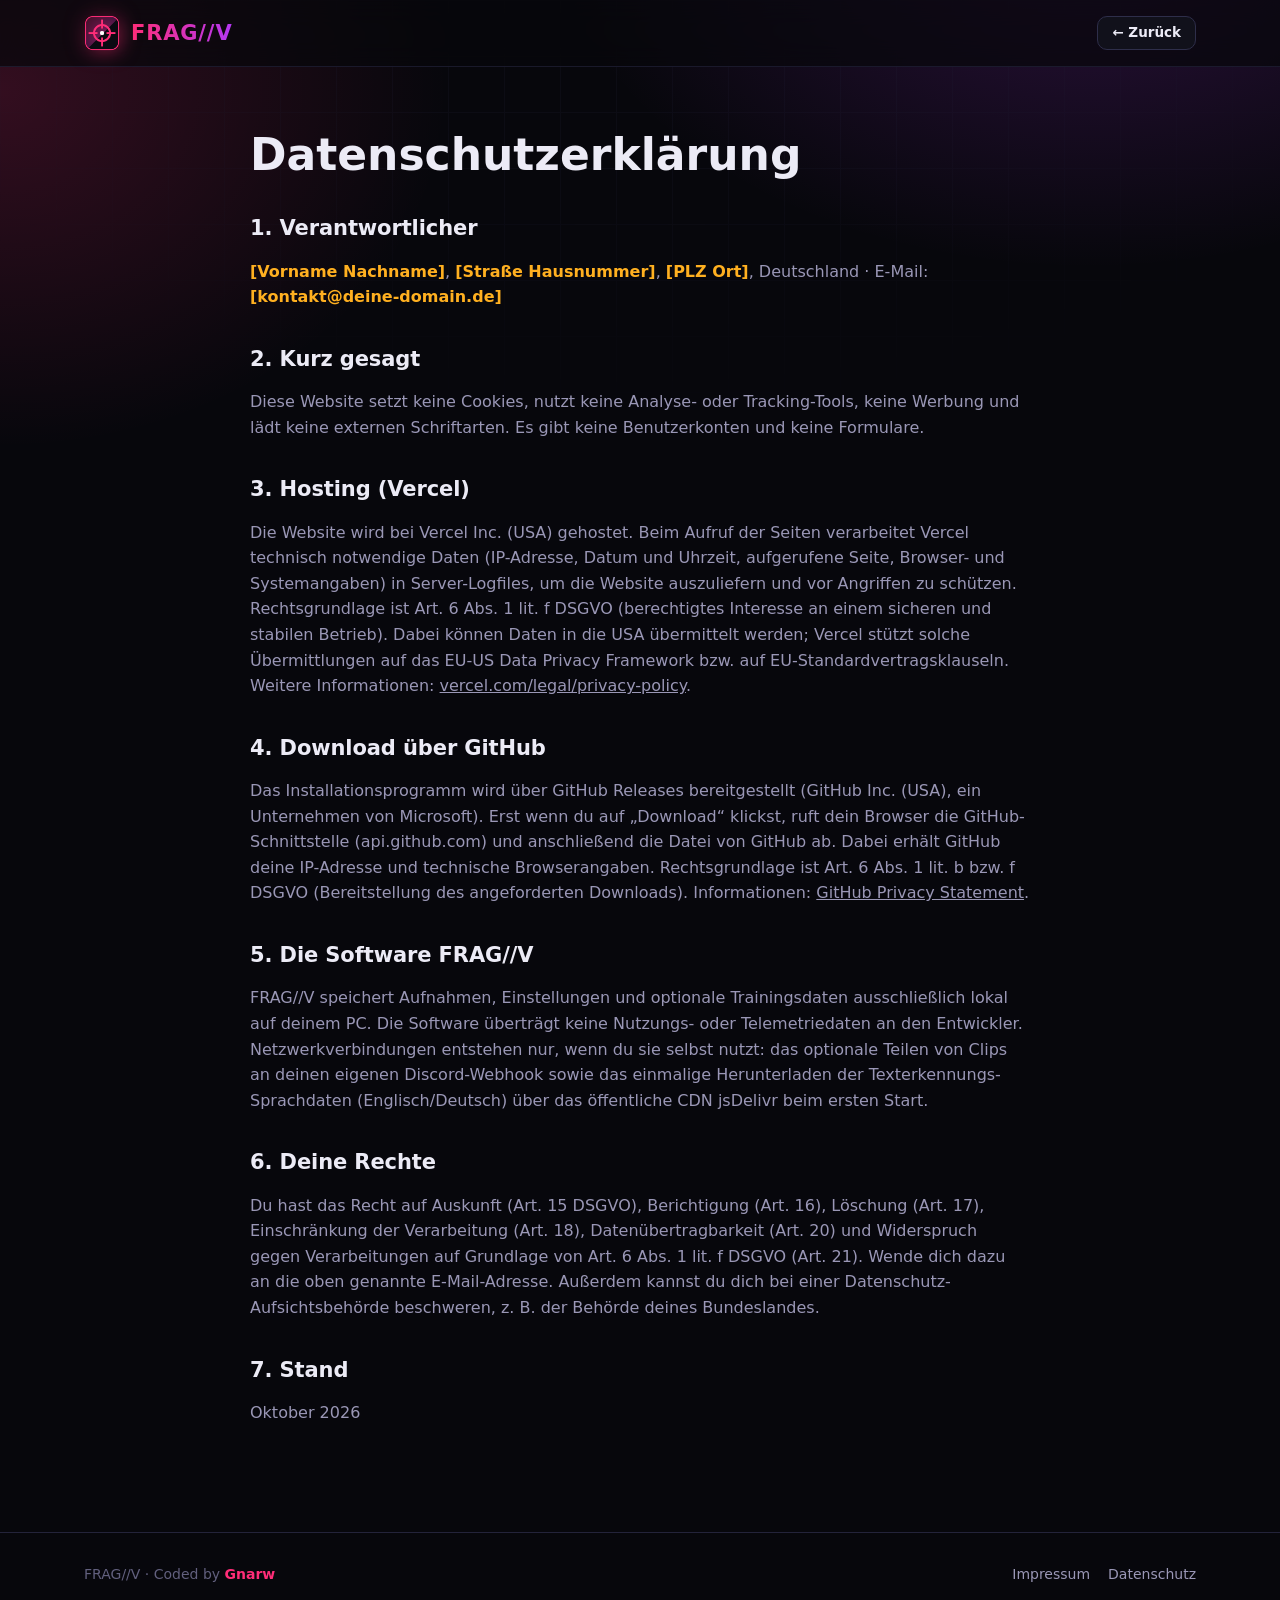
==== datenschutz.html @ bf420774 "Add files via upload" ====
<!doctype html>
<html lang="de">
<head>
<meta charset="utf-8">
<meta name="viewport" content="width=device-width,initial-scale=1">
<title>Datenschutz — FRAG//V</title>
<meta name="robots" content="noindex">
<link rel="icon" type="image/png" href="favicon.png">
<link rel="stylesheet" href="style.css">
</head>
<body>
<div class="bgfx"></div>
<header class="nav"><div class="wrap"><a class="logo" href="./"><img src="img/logo.png" alt="" width="36" height="36"><b>FRAG//V</b></a><span style="margin-left:auto"></span><a class="btn sm" href="./">← Zurück</a></div></header>
<main class="wrap"><article class="legal">
<h1>Datenschutzerklärung</h1>
<h2>1. Verantwortlicher</h2>
<p><span class="fill">[Vorname Nachname]</span>, <span class="fill">[Straße Hausnummer]</span>, <span class="fill">[PLZ Ort]</span>, Deutschland · E-Mail: <span class="fill">[kontakt@deine-domain.de]</span></p>

<h2>2. Kurz gesagt</h2>
<p>Diese Website setzt keine Cookies, nutzt keine Analyse- oder Tracking-Tools, keine Werbung und lädt keine externen Schriftarten. Es gibt keine Benutzerkonten und keine Formulare.</p>

<h2>3. Hosting (Vercel)</h2>
<p>Die Website wird bei Vercel Inc. (USA) gehostet. Beim Aufruf der Seiten verarbeitet Vercel technisch notwendige Daten (IP-Adresse, Datum und Uhrzeit, aufgerufene Seite, Browser- und Systemangaben) in Server-Logfiles, um die Website auszuliefern und vor Angriffen zu schützen. Rechtsgrundlage ist Art. 6 Abs. 1 lit. f DSGVO (berechtigtes Interesse an einem sicheren und stabilen Betrieb). Dabei können Daten in die USA übermittelt werden; Vercel stützt solche Übermittlungen auf das EU-US Data Privacy Framework bzw. auf EU-Standardvertragsklauseln. Weitere Informationen: <a href="https://vercel.com/legal/privacy-policy" rel="noopener">vercel.com/legal/privacy-policy</a>.</p>

<h2>4. Download über GitHub</h2>
<p>Das Installationsprogramm wird über GitHub Releases bereitgestellt (GitHub Inc. (USA), ein Unternehmen von Microsoft). Erst wenn du auf „Download“ klickst, ruft dein Browser die GitHub-Schnittstelle (api.github.com) und anschließend die Datei von GitHub ab. Dabei erhält GitHub deine IP-Adresse und technische Browserangaben. Rechtsgrundlage ist Art. 6 Abs. 1 lit. b bzw. f DSGVO (Bereitstellung des angeforderten Downloads). Informationen: <a href="https://docs.github.com/site-policy/privacy-policies/github-general-privacy-statement" rel="noopener">GitHub Privacy Statement</a>.</p>

<h2>5. Die Software FRAG//V</h2>
<p>FRAG//V speichert Aufnahmen, Einstellungen und optionale Trainingsdaten ausschließlich lokal auf deinem PC. Die Software überträgt keine Nutzungs- oder Telemetriedaten an den Entwickler. Netzwerkverbindungen entstehen nur, wenn du sie selbst nutzt: das optionale Teilen von Clips an deinen eigenen Discord-Webhook sowie das einmalige Herunterladen der Texterkennungs-Sprachdaten (Englisch/Deutsch) über das öffentliche CDN jsDelivr beim ersten Start.</p>

<h2>6. Deine Rechte</h2>
<p>Du hast das Recht auf Auskunft (Art. 15 DSGVO), Berichtigung (Art. 16), Löschung (Art. 17), Einschränkung der Verarbeitung (Art. 18), Datenübertragbarkeit (Art. 20) und Widerspruch gegen Verarbeitungen auf Grundlage von Art. 6 Abs. 1 lit. f DSGVO (Art. 21). Wende dich dazu an die oben genannte E-Mail-Adresse. Außerdem kannst du dich bei einer Datenschutz-Aufsichtsbehörde beschweren, z. B. der Behörde deines Bundeslandes.</p>

<h2>7. Stand</h2>
<p>Oktober 2026</p>
</article></main>
<footer><div class="wrap"><span>FRAG//V · Coded by <span class="gn">Gnarw</span></span><span class="sp"></span><a href="impressum.html">Impressum</a><a href="datenschutz.html">Datenschutz</a></div></footer>
</body>
</html>
---- style.css ----
/* FRAG//V website — same neon tokens as the desktop app. System fonts only (no external font requests). */
:root{
  --bg:#07070c; --bg2:#0b0b13; --panel:#11111b; --panel2:#161624; --line:#23233a; --line2:#2e2e4a;
  --text:#ecebf6; --muted:#9a97b6; --dim:#62607e;
  --acc:#ff2d78; --acc2:#b537f2; --ok:#2ee59d;
  --font:"Segoe UI Variable Text","Segoe UI",system-ui,-apple-system,"Helvetica Neue",Arial,sans-serif;
  --display:"Bahnschrift","Segoe UI Variable Display","Segoe UI",system-ui,sans-serif;
  --mono:"Cascadia Mono",Consolas,ui-monospace,monospace;
  --wrap:1160px;
}
*{box-sizing:border-box}
html{scroll-behavior:smooth;-webkit-text-size-adjust:100%}
body{margin:0;background:var(--bg);color:var(--text);font:16px/1.6 var(--font);overflow-x:hidden}
img{max-width:100%;height:auto;display:block}
a{color:inherit}
::selection{background:var(--acc);color:#fff}
.wrap{max-width:var(--wrap);margin:0 auto;padding:0 24px}
@media (max-width:600px){.wrap{padding:0 16px}}

/* background glow + grid */
.bgfx{position:fixed;inset:0;z-index:-1;pointer-events:none;
  background:
    radial-gradient(60vw 40vw at 85% -10%,color-mix(in srgb,var(--acc2) 22%,transparent),transparent 70%),
    radial-gradient(50vw 40vw at 0% 10%,color-mix(in srgb,var(--acc) 18%,transparent),transparent 70%),
    var(--bg)}
.bgfx::after{content:"";position:absolute;inset:0;
  background-image:linear-gradient(var(--line) 1px,transparent 1px),linear-gradient(90deg,var(--line) 1px,transparent 1px);
  background-size:56px 56px;opacity:.18;
  mask-image:radial-gradient(ellipse 80% 60% at 50% 0%,#000 30%,transparent 80%)}

/* nav */
.nav{position:sticky;top:0;z-index:20;backdrop-filter:blur(14px);background:color-mix(in srgb,var(--bg) 72%,transparent);border-bottom:1px solid color-mix(in srgb,var(--line) 70%,transparent)}
.nav .wrap{display:flex;align-items:center;gap:20px;height:66px}
.logo{display:flex;align-items:center;gap:11px;text-decoration:none}
.logo img{width:36px;height:36px;border-radius:9px;filter:drop-shadow(0 0 10px color-mix(in srgb,var(--acc) 60%,transparent));transition:transform .45s cubic-bezier(.34,1.56,.64,1)}
.logo:hover img{transform:rotate(90deg) scale(1.06)}
.logo b{font:700 21px/1 var(--display);letter-spacing:.04em;background:linear-gradient(90deg,var(--acc),var(--acc2));-webkit-background-clip:text;background-clip:text;color:transparent}
.nav nav{display:flex;gap:4px;margin-left:auto}
.nav nav a{text-decoration:none;color:var(--muted);font-weight:600;font-size:14.5px;padding:8px 12px;border-radius:9px;transition:.15s}
.nav nav a:hover{color:#fff;background:var(--panel)}
@media (max-width:760px){.nav nav{display:none}}

/* buttons */
.btn{display:inline-flex;align-items:center;gap:10px;text-decoration:none;cursor:pointer;border:1px solid var(--line2);background:var(--panel);color:var(--text);
  font:700 15px/1 var(--font);padding:13px 20px;border-radius:12px;transition:.18s}
.btn:hover{border-color:#4a4a72;background:var(--panel2)}
.btn.primary{border:0;color:#fff;background:linear-gradient(135deg,var(--acc),var(--acc2));
  box-shadow:0 0 0 1px color-mix(in srgb,var(--acc) 40%,transparent),0 10px 34px -8px color-mix(in srgb,var(--acc) 75%,transparent);
  animation:glow 3.2s ease-in-out infinite}
.btn.primary:hover{transform:translateY(-1px);filter:brightness(1.08)}
.btn.big{font-size:17px;padding:17px 26px;border-radius:14px}
.btn.sm{font-size:13.5px;padding:9px 14px;border-radius:10px}
.btn svg{width:20px;height:20px;flex:none}
@keyframes glow{50%{box-shadow:0 0 0 1px color-mix(in srgb,var(--acc) 55%,transparent),0 12px 46px -6px color-mix(in srgb,var(--acc) 95%,transparent)}}
@media (prefers-reduced-motion:reduce){.btn.primary{animation:none}html{scroll-behavior:auto}}

/* hero */
.hero{padding:84px 0 40px;text-align:center}
.pill{display:inline-flex;align-items:center;gap:8px;font:600 13px/1 var(--font);color:var(--muted);border:1px solid var(--line2);background:color-mix(in srgb,var(--panel) 80%,transparent);padding:7px 13px 7px 9px;border-radius:999px}
.pill i{width:8px;height:8px;border-radius:50%;background:var(--ok);box-shadow:0 0 10px var(--ok)}
.pill a{color:var(--text);text-decoration:none;font-weight:700}
.hero h1{font:800 clamp(40px,7vw,78px)/1.02 var(--display);letter-spacing:-.01em;margin:24px auto 18px;max-width:900px}
.grad{background:linear-gradient(90deg,var(--acc),var(--acc2));-webkit-background-clip:text;background-clip:text;color:transparent}
.hero p.lead{font-size:clamp(17px,2.1vw,20px);color:var(--muted);max-width:680px;margin:0 auto 34px}
.cta{display:flex;gap:12px;justify-content:center;flex-wrap:wrap}
.meta{margin-top:16px;color:var(--dim);font-size:13.5px}
.meta b{color:var(--muted);font-weight:600}
.shot{margin:62px auto 0;max-width:1060px;border-radius:18px;padding:1px;background:linear-gradient(140deg,color-mix(in srgb,var(--acc) 70%,transparent),var(--line) 35%,var(--line) 65%,color-mix(in srgb,var(--acc2) 70%,transparent));
  box-shadow:0 40px 120px -30px color-mix(in srgb,var(--acc) 45%,transparent)}
.shot img{border-radius:17px;width:100%;height:auto}

/* sections */
section{padding:88px 0}
.kicker{font:700 12.5px/1 var(--mono);letter-spacing:.18em;text-transform:uppercase;color:var(--acc)}
h2{font:800 clamp(30px,4.4vw,46px)/1.08 var(--display);margin:12px 0 14px;letter-spacing:-.005em}
.sub{color:var(--muted);max-width:640px;margin:0;font-size:17px}
.head{margin-bottom:42px}
.head.c{text-align:center}.head.c .sub{margin:0 auto}

.grid{display:grid;grid-template-columns:repeat(3,1fr);gap:16px}
@media (max-width:900px){.grid{grid-template-columns:repeat(2,1fr)}}
@media (max-width:600px){.grid{grid-template-columns:1fr}}
.card{background:linear-gradient(180deg,var(--panel),var(--bg2));border:1px solid var(--line);border-radius:16px;padding:24px;transition:.2s}
.card:hover{border-color:var(--line2);transform:translateY(-2px)}
.ico{width:44px;height:44px;border-radius:12px;display:grid;place-items:center;margin-bottom:16px;
  background:linear-gradient(135deg,color-mix(in srgb,var(--acc) 22%,transparent),color-mix(in srgb,var(--acc2) 22%,transparent));border:1px solid color-mix(in srgb,var(--acc) 35%,transparent)}
.ico svg{width:22px;height:22px;stroke:#ff6aa0}
.card h3{font:700 18px/1.25 var(--font);margin:0 0 8px}
.card p{margin:0;color:var(--muted);font-size:15px}

.split{display:grid;grid-template-columns:1fr 1.15fr;gap:48px;align-items:center}
.split.rev{grid-template-columns:1.15fr 1fr}.split.rev .txt{order:2}
@media (max-width:900px){.split,.split.rev{grid-template-columns:1fr}.split.rev .txt{order:0}}
.frame{border-radius:14px;overflow:hidden;border:1px solid var(--line2);box-shadow:0 30px 80px -30px color-mix(in srgb,var(--acc2) 45%,transparent)}
.ticks{list-style:none;padding:0;margin:22px 0 0;display:grid;gap:12px}
.ticks li{display:flex;gap:12px;color:var(--muted)}
.ticks li::before{content:"✓";flex:none;width:22px;height:22px;margin-top:2px;border-radius:7px;display:grid;place-items:center;
  font:800 13px/1 var(--font);color:#fff;background:linear-gradient(135deg,var(--acc),var(--acc2))}
.ticks li b{color:var(--text)}

/* steps */
.steps{display:grid;grid-template-columns:repeat(3,1fr);gap:16px;counter-reset:s}
@media (max-width:900px){.steps{grid-template-columns:1fr}}
.step{position:relative;padding:26px;border-radius:16px;border:1px solid var(--line);background:var(--panel)}
.step::before{counter-increment:s;content:"0" counter(s);font:800 44px/1 var(--display);display:block;margin-bottom:14px;
  background:linear-gradient(90deg,var(--acc),var(--acc2));-webkit-background-clip:text;background-clip:text;color:transparent}
.step h3{margin:0 0 6px;font-size:18px}.step p{margin:0;color:var(--muted);font-size:15px}

/* safety band */
.band{border-radius:22px;padding:44px;border:1px solid color-mix(in srgb,var(--acc) 35%,var(--line));
  background:radial-gradient(70% 120% at 0% 0%,color-mix(in srgb,var(--acc) 14%,transparent),transparent 60%),radial-gradient(70% 120% at 100% 100%,color-mix(in srgb,var(--acc2) 14%,transparent),transparent 60%),var(--panel)}
@media (max-width:600px){.band{padding:26px 20px}}
.nolist{display:grid;grid-template-columns:repeat(2,1fr);gap:12px 28px;margin:26px 0 0;padding:0;list-style:none}
@media (max-width:700px){.nolist{grid-template-columns:1fr}}
.nolist li{display:flex;gap:12px;align-items:flex-start;color:var(--muted)}
.nolist li svg{flex:none;width:22px;height:22px;margin-top:2px}
.nolist li b{color:var(--text)}

/* compare */
.compare{width:100%;border-collapse:separate;border-spacing:0;border:1px solid var(--line);border-radius:16px;overflow:hidden;background:var(--panel)}
.compare th,.compare td{padding:15px 20px;text-align:left;border-bottom:1px solid var(--line);font-size:15px}
.compare tr:last-child td{border-bottom:0}
.compare th{font:700 12px/1 var(--mono);letter-spacing:.14em;text-transform:uppercase;color:var(--dim);background:var(--bg2)}
.compare td:first-child{color:var(--muted)}
.compare td:last-child{font-weight:600}
.yes{color:var(--ok)}

/* changelog */
.rel{border:1px solid var(--line);border-radius:14px;background:var(--panel);margin-bottom:12px;overflow:hidden}
.rel summary{list-style:none;cursor:pointer;display:flex;gap:14px;align-items:center;padding:18px 22px;flex-wrap:wrap}
.rel summary::-webkit-details-marker{display:none}
.rel summary .v{font:700 14px/1 var(--mono);color:#fff;padding:6px 10px;border-radius:8px;background:linear-gradient(135deg,var(--acc),var(--acc2))}
.rel summary .t{font-weight:700;flex:1;min-width:200px}
.rel summary .d{color:var(--dim);font-size:13.5px}
.rel summary::after{content:"+";font:400 22px/1 var(--font);color:var(--muted);transition:transform .2s}
.rel[open] summary::after{transform:rotate(45deg)}
.rel ul{margin:0;padding:0 22px 20px 22px;list-style:none;display:grid;gap:8px}
.rel li{display:flex;gap:10px;color:var(--muted);font-size:15px}
.tag{flex:none;font:700 11px/1 var(--mono);padding:4px 6px;border-radius:6px;margin-top:3px;height:fit-content}
.tag.a{color:var(--ok);background:color-mix(in srgb,var(--ok) 14%,transparent)}
.tag.c{color:#ffb020;background:color-mix(in srgb,#ffb020 14%,transparent)}
.tag.r{color:#ff5c7a;background:color-mix(in srgb,#ff5c7a 14%,transparent)}
.more{display:flex;justify-content:center;margin-top:18px}

/* faq */
.faq{max-width:820px;margin:0 auto}
.faq details{border-bottom:1px solid var(--line);padding:4px 0}
.faq summary{cursor:pointer;list-style:none;font-weight:700;font-size:17px;padding:18px 36px 18px 0;position:relative}
.faq summary::-webkit-details-marker{display:none}
.faq summary::after{content:"+";position:absolute;right:4px;top:14px;font:400 26px/1 var(--font);color:var(--acc);transition:transform .2s}
.faq details[open] summary::after{transform:rotate(45deg)}
.faq p{margin:0 0 20px;color:var(--muted)}
code,kbd{font:13.5px var(--mono);background:var(--panel2);border:1px solid var(--line2);padding:2px 6px;border-radius:6px;color:var(--text)}

/* final cta */
.final{text-align:center;padding:96px 0 110px}
.final img{width:84px;height:84px;margin:0 auto 22px;border-radius:20px;filter:drop-shadow(0 0 26px color-mix(in srgb,var(--acc) 70%,transparent))}

/* footer */
footer{border-top:1px solid var(--line);padding:30px 0 40px;color:var(--dim);font-size:14px}
footer .wrap{display:flex;gap:18px;align-items:center;flex-wrap:wrap}
footer a{color:var(--muted);text-decoration:none}footer a:hover{color:#fff}
footer .gn{color:var(--acc);font-weight:700}
footer .sp{flex:1}

/* legal pages */
.legal{max-width:780px;margin:0 auto;padding:64px 0 90px}
.legal h1{font:800 clamp(32px,5vw,44px)/1.1 var(--display);margin:0 0 26px}
.legal h2{font:700 21px/1.3 var(--font);margin:36px 0 10px}
.legal p,.legal li{color:var(--muted)}
.legal .fill{color:#ffb020;font-weight:600}
.note{border:1px dashed #ffb020;color:#ffcf73;background:color-mix(in srgb,#ffb020 8%,transparent);border-radius:12px;padding:14px 16px;font-size:14.5px;margin-bottom:26px}

.reveal{opacity:0;transform:translateY(16px);transition:opacity .6s ease,transform .6s ease}
.reveal.in{opacity:1;transform:none}
@media (prefers-reduced-motion:reduce){.reveal{opacity:1;transform:none;transition:none}}
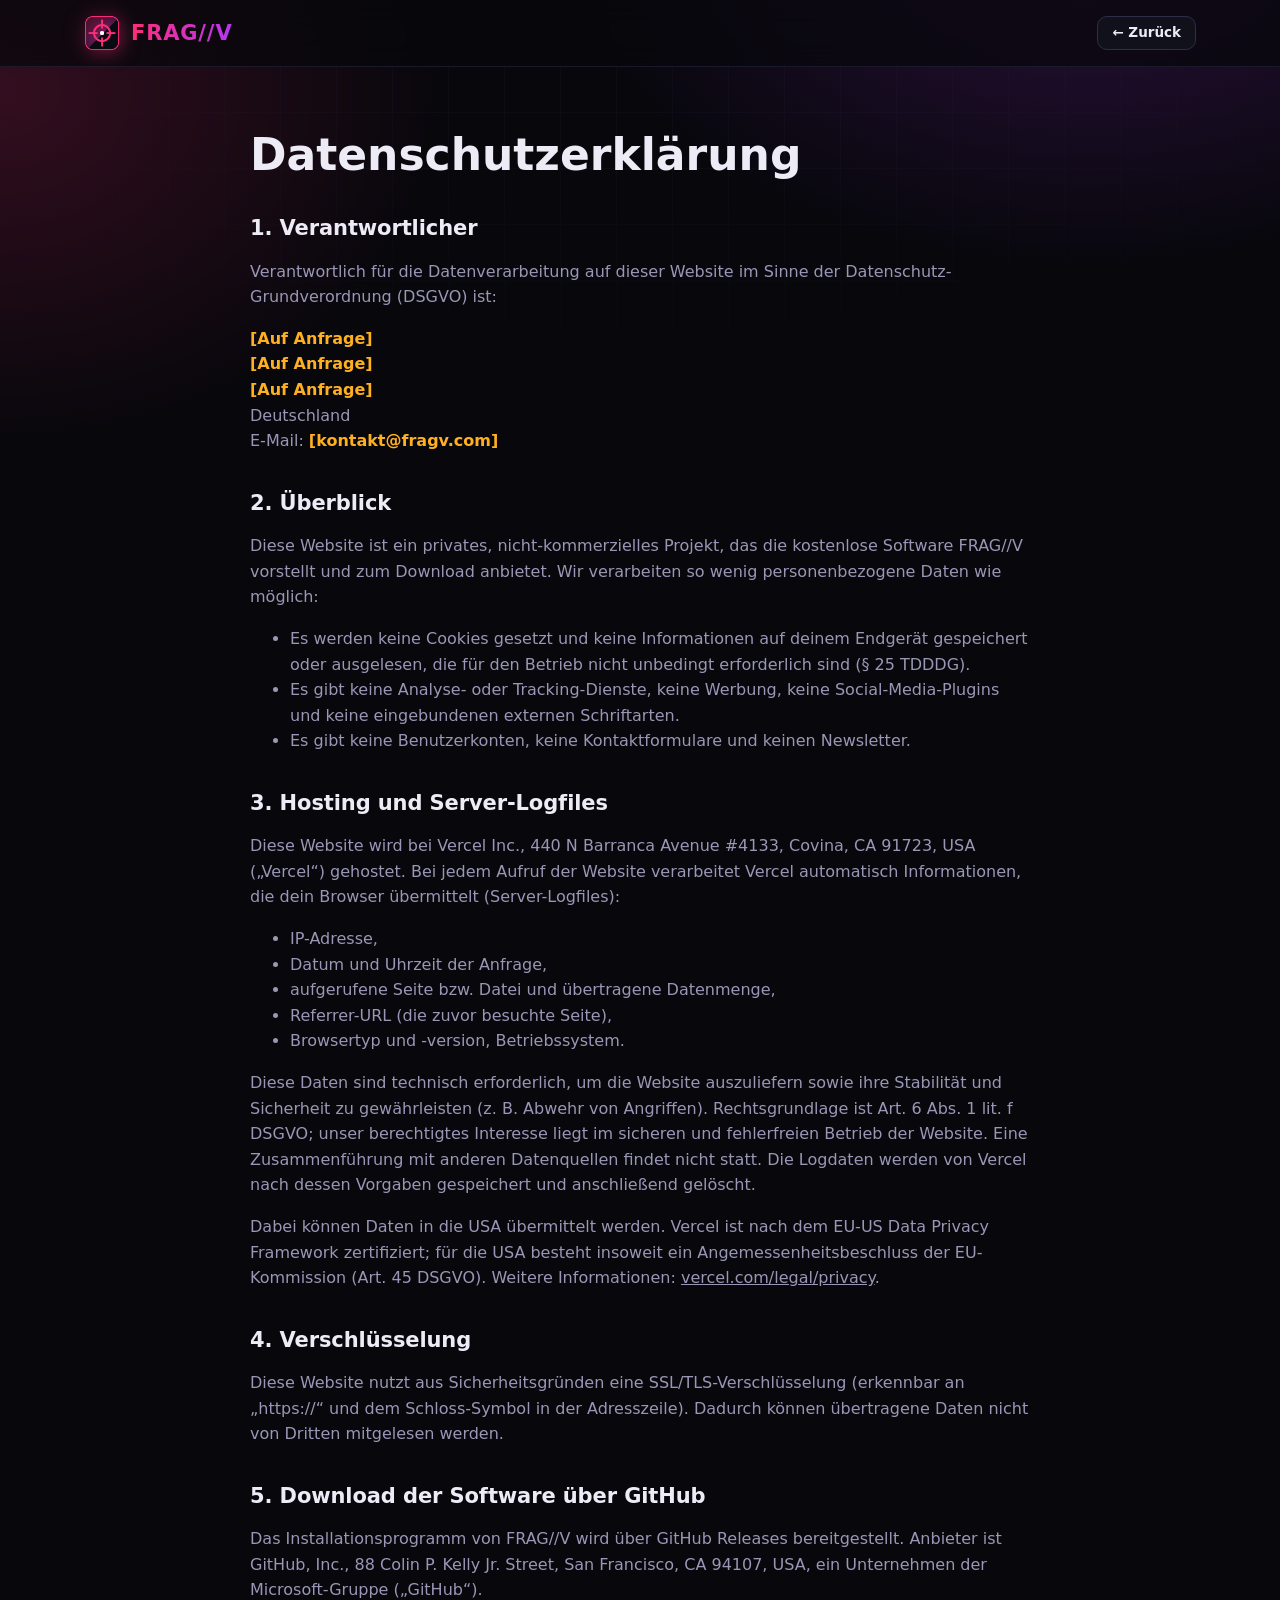
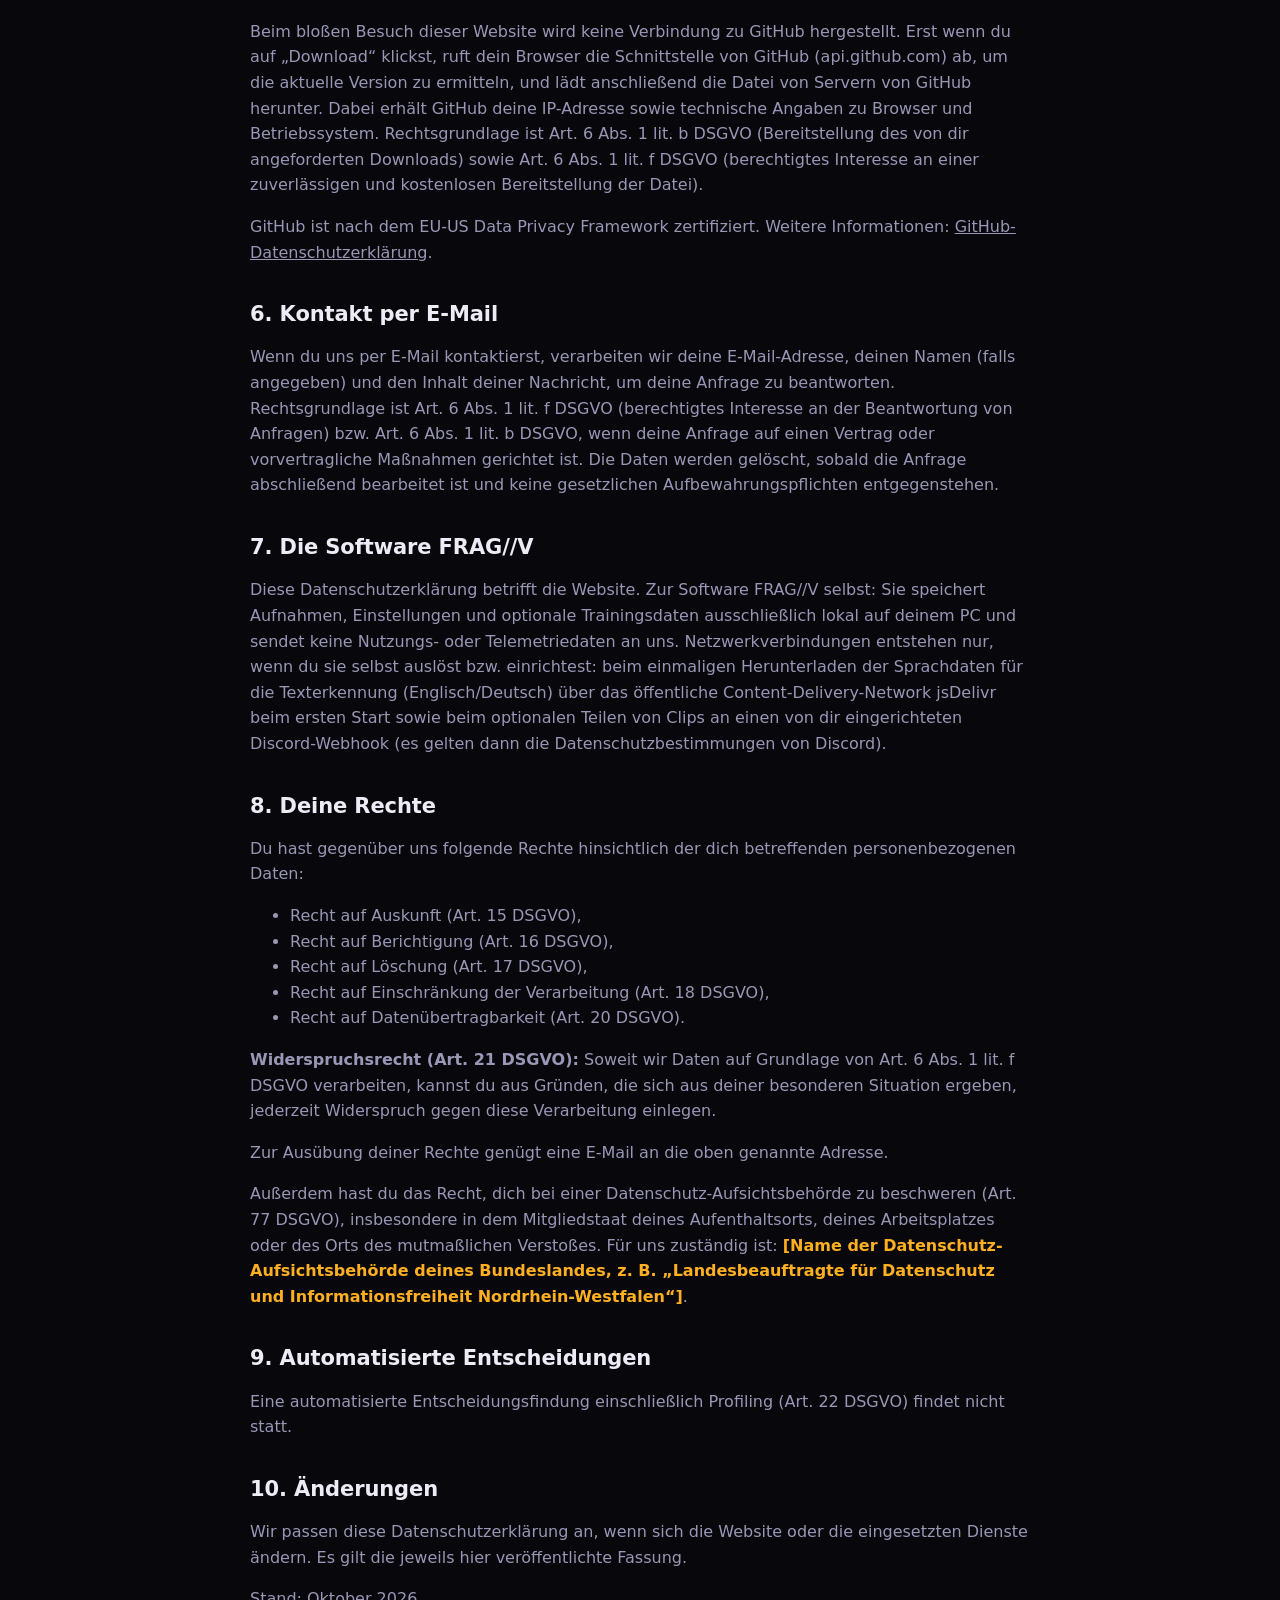
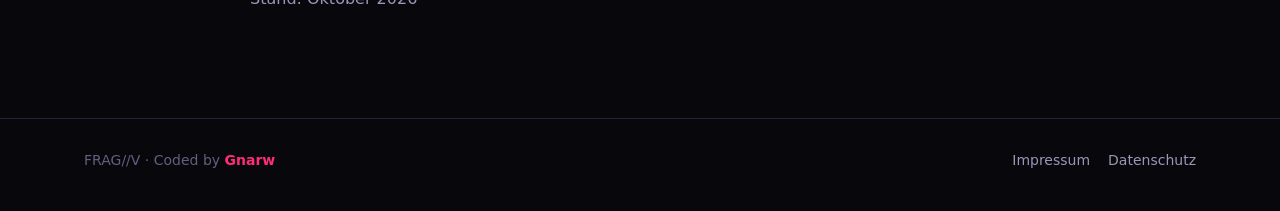
==== commit 8bcbf518: "Revise privacy policy for GDPR compliance Updated the privacy policy to reflect changes in data proc" ====
--- a/datenschutz.html
+++ b/datenschutz.html
@@ -13,26 +13,64 @@
 <header class="nav"><div class="wrap"><a class="logo" href="./"><img src="img/logo.png" alt="" width="36" height="36"><b>FRAG//V</b></a><span style="margin-left:auto"></span><a class="btn sm" href="./">← Zurück</a></div></header>
 <main class="wrap"><article class="legal">
 <h1>Datenschutzerklärung</h1>
+
 <h2>1. Verantwortlicher</h2>
-<p><span class="fill">[Vorname Nachname]</span>, <span class="fill">[Straße Hausnummer]</span>, <span class="fill">[PLZ Ort]</span>, Deutschland · E-Mail: <span class="fill">[kontakt@deine-domain.de]</span></p>
+<p>Verantwortlich für die Datenverarbeitung auf dieser Website im Sinne der Datenschutz-Grundverordnung (DSGVO) ist:</p>
+<p><span class="fill">[Auf Anfrage]</span><br><span class="fill">[Auf Anfrage]</span><br><span class="fill">[Auf Anfrage]</span><br>Deutschland<br>E-Mail: <span class="fill">[kontakt@fragv.com]</span></p>
 
-<h2>2. Kurz gesagt</h2>
-<p>Diese Website setzt keine Cookies, nutzt keine Analyse- oder Tracking-Tools, keine Werbung und lädt keine externen Schriftarten. Es gibt keine Benutzerkonten und keine Formulare.</p>
+<h2>2. Überblick</h2>
+<p>Diese Website ist ein privates, nicht-kommerzielles Projekt, das die kostenlose Software FRAG//V vorstellt und zum Download anbietet. Wir verarbeiten so wenig personenbezogene Daten wie möglich:</p>
+<ul>
+  <li>Es werden keine Cookies gesetzt und keine Informationen auf deinem Endgerät gespeichert oder ausgelesen, die für den Betrieb nicht unbedingt erforderlich sind (§ 25 TDDDG).</li>
+  <li>Es gibt keine Analyse- oder Tracking-Dienste, keine Werbung, keine Social-Media-Plugins und keine eingebundenen externen Schriftarten.</li>
+  <li>Es gibt keine Benutzerkonten, keine Kontaktformulare und keinen Newsletter.</li>
+</ul>
 
-<h2>3. Hosting (Vercel)</h2>
-<p>Die Website wird bei Vercel Inc. (USA) gehostet. Beim Aufruf der Seiten verarbeitet Vercel technisch notwendige Daten (IP-Adresse, Datum und Uhrzeit, aufgerufene Seite, Browser- und Systemangaben) in Server-Logfiles, um die Website auszuliefern und vor Angriffen zu schützen. Rechtsgrundlage ist Art. 6 Abs. 1 lit. f DSGVO (berechtigtes Interesse an einem sicheren und stabilen Betrieb). Dabei können Daten in die USA übermittelt werden; Vercel stützt solche Übermittlungen auf das EU-US Data Privacy Framework bzw. auf EU-Standardvertragsklauseln. Weitere Informationen: <a href="https://vercel.com/legal/privacy-policy" rel="noopener">vercel.com/legal/privacy-policy</a>.</p>
+<h2>3. Hosting und Server-Logfiles</h2>
+<p>Diese Website wird bei Vercel Inc., 440 N Barranca Avenue #4133, Covina, CA 91723, USA („Vercel“) gehostet. Bei jedem Aufruf der Website verarbeitet Vercel automatisch Informationen, die dein Browser übermittelt (Server-Logfiles):</p>
+<ul>
+  <li>IP-Adresse,</li>
+  <li>Datum und Uhrzeit der Anfrage,</li>
+  <li>aufgerufene Seite bzw. Datei und übertragene Datenmenge,</li>
+  <li>Referrer-URL (die zuvor besuchte Seite),</li>
+  <li>Browsertyp und -version, Betriebssystem.</li>
+</ul>
+<p>Diese Daten sind technisch erforderlich, um die Website auszuliefern sowie ihre Stabilität und Sicherheit zu gewährleisten (z. B. Abwehr von Angriffen). Rechtsgrundlage ist Art. 6 Abs. 1 lit. f DSGVO; unser berechtigtes Interesse liegt im sicheren und fehlerfreien Betrieb der Website. Eine Zusammenführung mit anderen Datenquellen findet nicht statt. Die Logdaten werden von Vercel nach dessen Vorgaben gespeichert und anschließend gelöscht.</p>
+<p>Dabei können Daten in die USA übermittelt werden. Vercel ist nach dem EU-US Data Privacy Framework zertifiziert; für die USA besteht insoweit ein Angemessenheitsbeschluss der EU-Kommission (Art. 45 DSGVO). Weitere Informationen: <a href="https://vercel.com/legal/privacy" rel="noopener">vercel.com/legal/privacy</a>.</p>
 
-<h2>4. Download über GitHub</h2>
-<p>Das Installationsprogramm wird über GitHub Releases bereitgestellt (GitHub Inc. (USA), ein Unternehmen von Microsoft). Erst wenn du auf „Download“ klickst, ruft dein Browser die GitHub-Schnittstelle (api.github.com) und anschließend die Datei von GitHub ab. Dabei erhält GitHub deine IP-Adresse und technische Browserangaben. Rechtsgrundlage ist Art. 6 Abs. 1 lit. b bzw. f DSGVO (Bereitstellung des angeforderten Downloads). Informationen: <a href="https://docs.github.com/site-policy/privacy-policies/github-general-privacy-statement" rel="noopener">GitHub Privacy Statement</a>.</p>
+<h2>4. Verschlüsselung</h2>
+<p>Diese Website nutzt aus Sicherheitsgründen eine SSL/TLS-Verschlüsselung (erkennbar an „https://“ und dem Schloss-Symbol in der Adresszeile). Dadurch können übertragene Daten nicht von Dritten mitgelesen werden.</p>
 
-<h2>5. Die Software FRAG//V</h2>
-<p>FRAG//V speichert Aufnahmen, Einstellungen und optionale Trainingsdaten ausschließlich lokal auf deinem PC. Die Software überträgt keine Nutzungs- oder Telemetriedaten an den Entwickler. Netzwerkverbindungen entstehen nur, wenn du sie selbst nutzt: das optionale Teilen von Clips an deinen eigenen Discord-Webhook sowie das einmalige Herunterladen der Texterkennungs-Sprachdaten (Englisch/Deutsch) über das öffentliche CDN jsDelivr beim ersten Start.</p>
+<h2>5. Download der Software über GitHub</h2>
+<p>Das Installationsprogramm von FRAG//V wird über GitHub Releases bereitgestellt. Anbieter ist GitHub, Inc., 88 Colin P. Kelly Jr. Street, San Francisco, CA 94107, USA, ein Unternehmen der Microsoft-Gruppe („GitHub“).</p>
+<p>Beim bloßen Besuch dieser Website wird keine Verbindung zu GitHub hergestellt. Erst wenn du auf „Download“ klickst, ruft dein Browser die Schnittstelle von GitHub (api.github.com) ab, um die aktuelle Version zu ermitteln, und lädt anschließend die Datei von Servern von GitHub herunter. Dabei erhält GitHub deine IP-Adresse sowie technische Angaben zu Browser und Betriebssystem. Rechtsgrundlage ist Art. 6 Abs. 1 lit. b DSGVO (Bereitstellung des von dir angeforderten Downloads) sowie Art. 6 Abs. 1 lit. f DSGVO (berechtigtes Interesse an einer zuverlässigen und kostenlosen Bereitstellung der Datei).</p>
+<p>GitHub ist nach dem EU-US Data Privacy Framework zertifiziert. Weitere Informationen: <a href="https://docs.github.com/de/site-policy/privacy-policies/github-general-privacy-statement" rel="noopener">GitHub-Datenschutzerklärung</a>.</p>
 
-<h2>6. Deine Rechte</h2>
-<p>Du hast das Recht auf Auskunft (Art. 15 DSGVO), Berichtigung (Art. 16), Löschung (Art. 17), Einschränkung der Verarbeitung (Art. 18), Datenübertragbarkeit (Art. 20) und Widerspruch gegen Verarbeitungen auf Grundlage von Art. 6 Abs. 1 lit. f DSGVO (Art. 21). Wende dich dazu an die oben genannte E-Mail-Adresse. Außerdem kannst du dich bei einer Datenschutz-Aufsichtsbehörde beschweren, z. B. der Behörde deines Bundeslandes.</p>
+<h2>6. Kontakt per E-Mail</h2>
+<p>Wenn du uns per E-Mail kontaktierst, verarbeiten wir deine E-Mail-Adresse, deinen Namen (falls angegeben) und den Inhalt deiner Nachricht, um deine Anfrage zu beantworten. Rechtsgrundlage ist Art. 6 Abs. 1 lit. f DSGVO (berechtigtes Interesse an der Beantwortung von Anfragen) bzw. Art. 6 Abs. 1 lit. b DSGVO, wenn deine Anfrage auf einen Vertrag oder vorvertragliche Maßnahmen gerichtet ist. Die Daten werden gelöscht, sobald die Anfrage abschließend bearbeitet ist und keine gesetzlichen Aufbewahrungspflichten entgegenstehen.</p>
 
-<h2>7. Stand</h2>
-<p>Oktober 2026</p>
+<h2>7. Die Software FRAG//V</h2>
+<p>Diese Datenschutzerklärung betrifft die Website. Zur Software FRAG//V selbst: Sie speichert Aufnahmen, Einstellungen und optionale Trainingsdaten ausschließlich lokal auf deinem PC und sendet keine Nutzungs- oder Telemetriedaten an uns. Netzwerkverbindungen entstehen nur, wenn du sie selbst auslöst bzw. einrichtest: beim einmaligen Herunterladen der Sprachdaten für die Texterkennung (Englisch/Deutsch) über das öffentliche Content-Delivery-Network jsDelivr beim ersten Start sowie beim optionalen Teilen von Clips an einen von dir eingerichteten Discord-Webhook (es gelten dann die Datenschutzbestimmungen von Discord).</p>
+
+<h2>8. Deine Rechte</h2>
+<p>Du hast gegenüber uns folgende Rechte hinsichtlich der dich betreffenden personenbezogenen Daten:</p>
+<ul>
+  <li>Recht auf Auskunft (Art. 15 DSGVO),</li>
+  <li>Recht auf Berichtigung (Art. 16 DSGVO),</li>
+  <li>Recht auf Löschung (Art. 17 DSGVO),</li>
+  <li>Recht auf Einschränkung der Verarbeitung (Art. 18 DSGVO),</li>
+  <li>Recht auf Datenübertragbarkeit (Art. 20 DSGVO).</li>
+</ul>
+<p><b>Widerspruchsrecht (Art. 21 DSGVO):</b> Soweit wir Daten auf Grundlage von Art. 6 Abs. 1 lit. f DSGVO verarbeiten, kannst du aus Gründen, die sich aus deiner besonderen Situation ergeben, jederzeit Widerspruch gegen diese Verarbeitung einlegen.</p>
+<p>Zur Ausübung deiner Rechte genügt eine E-Mail an die oben genannte Adresse.</p>
+<p>Außerdem hast du das Recht, dich bei einer Datenschutz-Aufsichtsbehörde zu beschweren (Art. 77 DSGVO), insbesondere in dem Mitgliedstaat deines Aufenthaltsorts, deines Arbeitsplatzes oder des Orts des mutmaßlichen Verstoßes. Für uns zuständig ist: <span class="fill">[Name der Datenschutz-Aufsichtsbehörde deines Bundeslandes, z. B. „Landesbeauftragte für Datenschutz und Informationsfreiheit Nordrhein-Westfalen“]</span>.</p>
+
+<h2>9. Automatisierte Entscheidungen</h2>
+<p>Eine automatisierte Entscheidungsfindung einschließlich Profiling (Art. 22 DSGVO) findet nicht statt.</p>
+
+<h2>10. Änderungen</h2>
+<p>Wir passen diese Datenschutzerklärung an, wenn sich die Website oder die eingesetzten Dienste ändern. Es gilt die jeweils hier veröffentlichte Fassung.</p>
+<p>Stand: Oktober 2026</p>
 </article></main>
 <footer><div class="wrap"><span>FRAG//V · Coded by <span class="gn">Gnarw</span></span><span class="sp"></span><a href="impressum.html">Impressum</a><a href="datenschutz.html">Datenschutz</a></div></footer>
 </body>
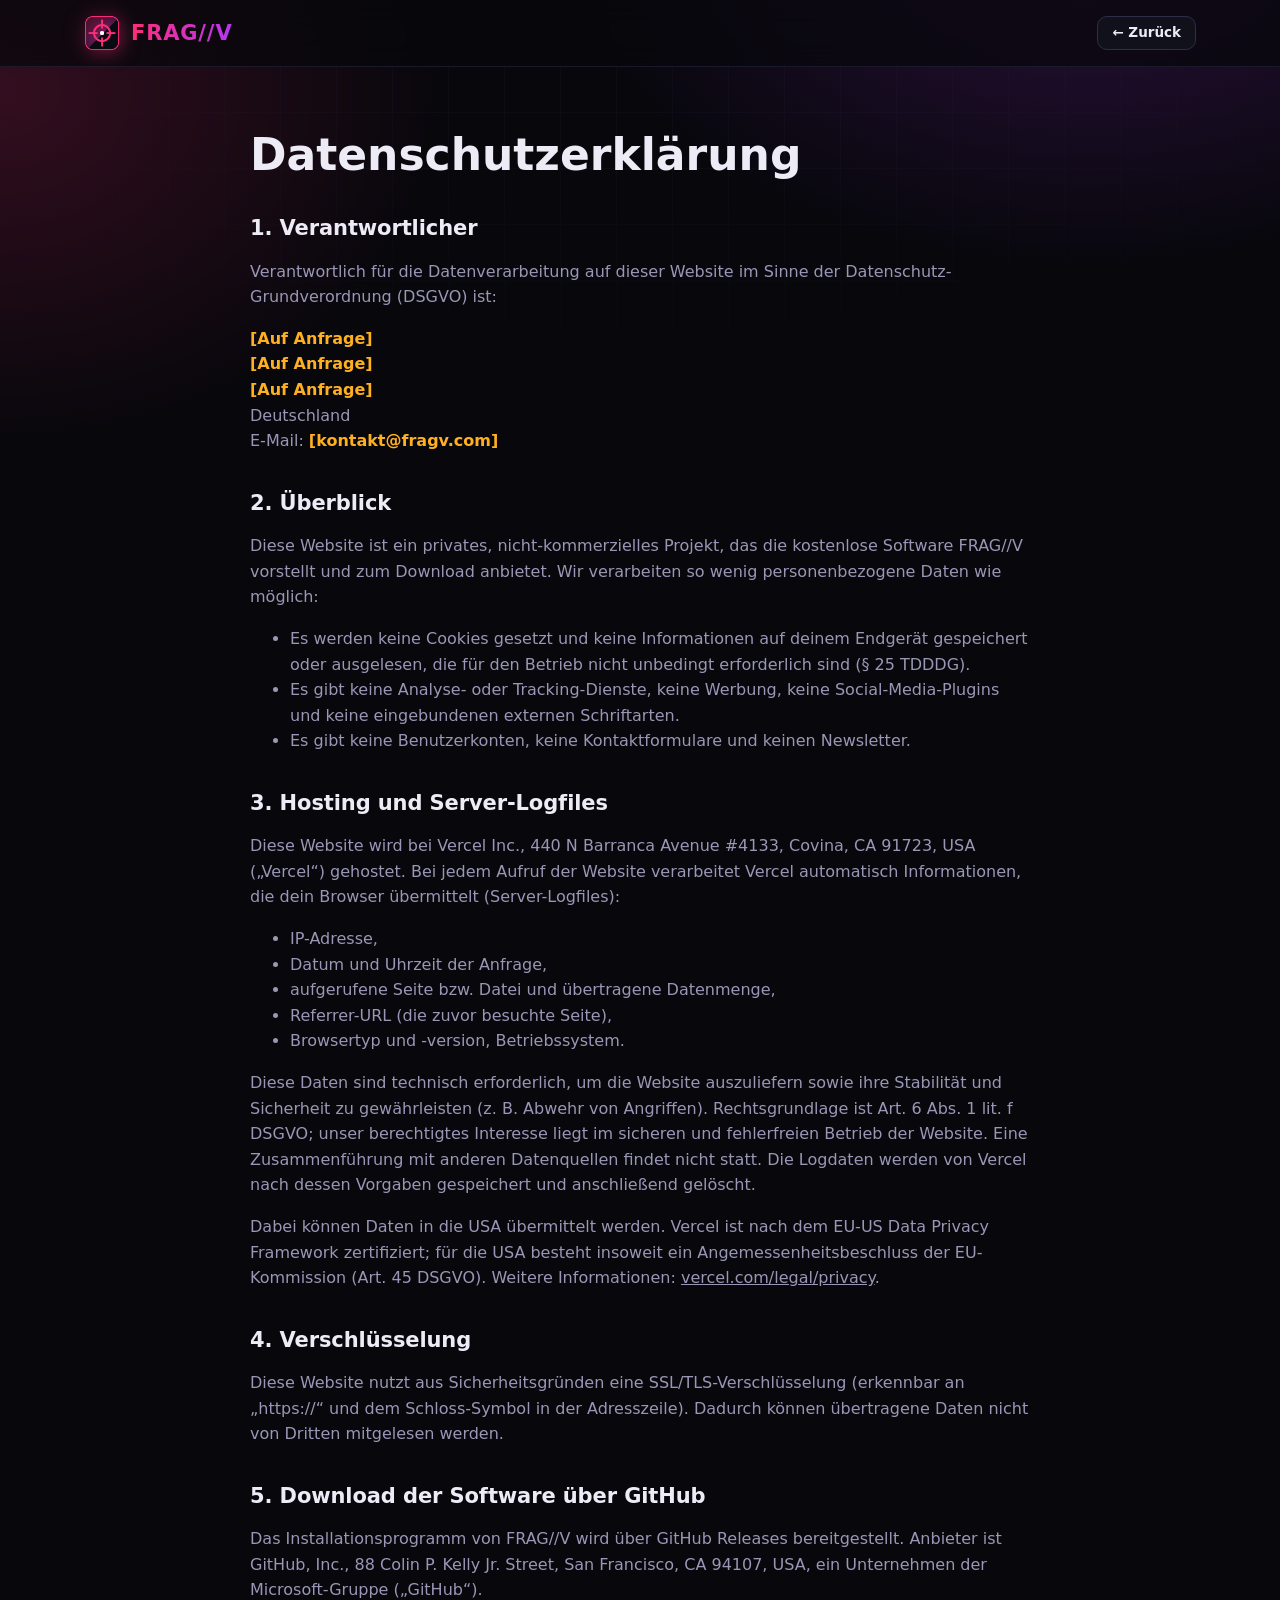
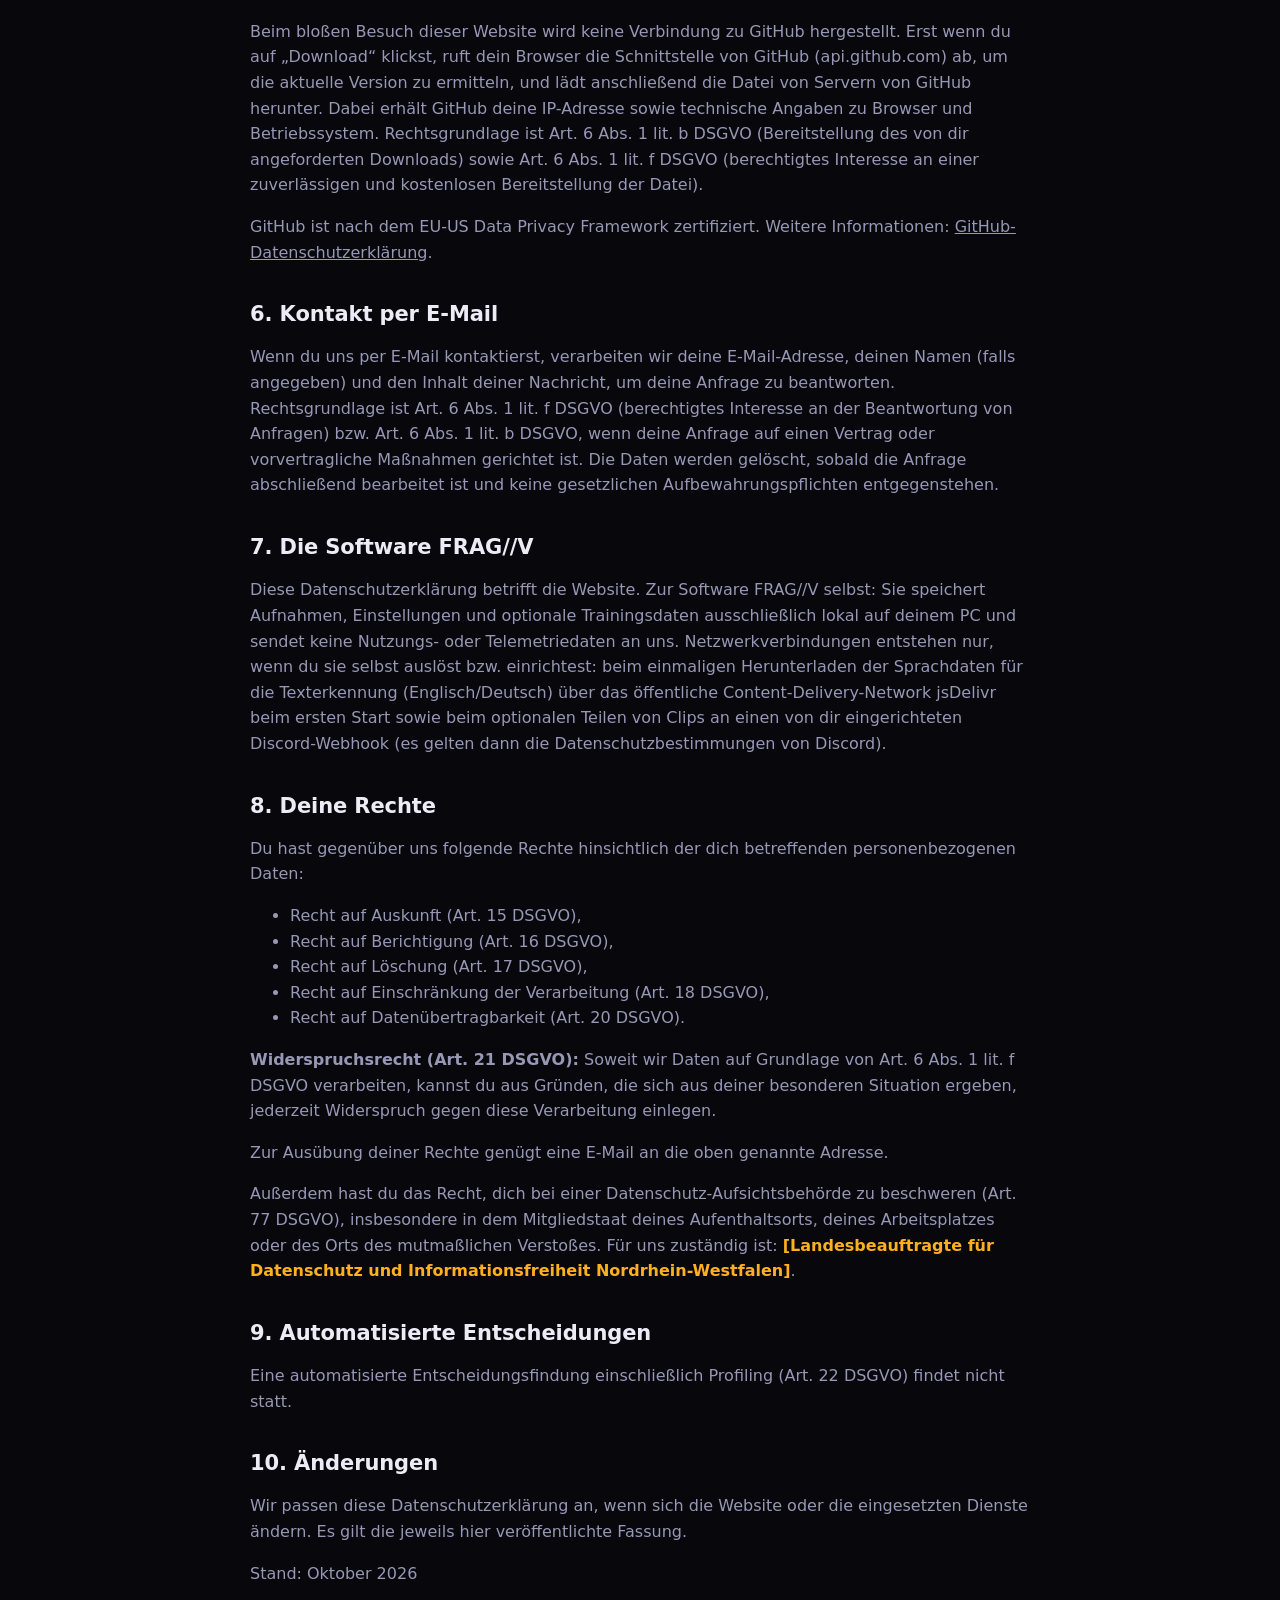
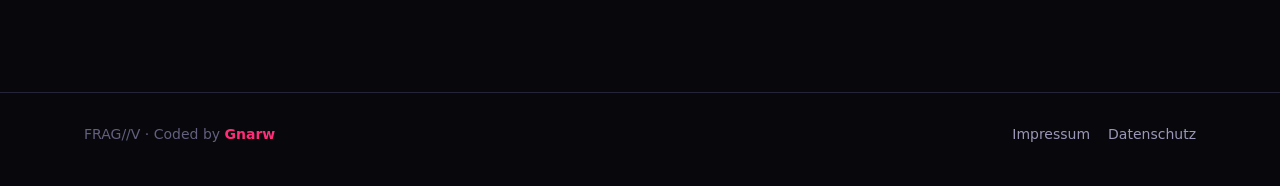
==== commit f32b0487: "Update contact information for data protection authority" ====
--- a/datenschutz.html
+++ b/datenschutz.html
@@ -63,7 +63,7 @@
 </ul>
 <p><b>Widerspruchsrecht (Art. 21 DSGVO):</b> Soweit wir Daten auf Grundlage von Art. 6 Abs. 1 lit. f DSGVO verarbeiten, kannst du aus Gründen, die sich aus deiner besonderen Situation ergeben, jederzeit Widerspruch gegen diese Verarbeitung einlegen.</p>
 <p>Zur Ausübung deiner Rechte genügt eine E-Mail an die oben genannte Adresse.</p>
-<p>Außerdem hast du das Recht, dich bei einer Datenschutz-Aufsichtsbehörde zu beschweren (Art. 77 DSGVO), insbesondere in dem Mitgliedstaat deines Aufenthaltsorts, deines Arbeitsplatzes oder des Orts des mutmaßlichen Verstoßes. Für uns zuständig ist: <span class="fill">[Name der Datenschutz-Aufsichtsbehörde deines Bundeslandes, z. B. „Landesbeauftragte für Datenschutz und Informationsfreiheit Nordrhein-Westfalen“]</span>.</p>
+<p>Außerdem hast du das Recht, dich bei einer Datenschutz-Aufsichtsbehörde zu beschweren (Art. 77 DSGVO), insbesondere in dem Mitgliedstaat deines Aufenthaltsorts, deines Arbeitsplatzes oder des Orts des mutmaßlichen Verstoßes. Für uns zuständig ist: <span class="fill">[Landesbeauftragte für Datenschutz und Informationsfreiheit Nordrhein-Westfalen]</span>.</p>
 
 <h2>9. Automatisierte Entscheidungen</h2>
 <p>Eine automatisierte Entscheidungsfindung einschließlich Profiling (Art. 22 DSGVO) findet nicht statt.</p>
